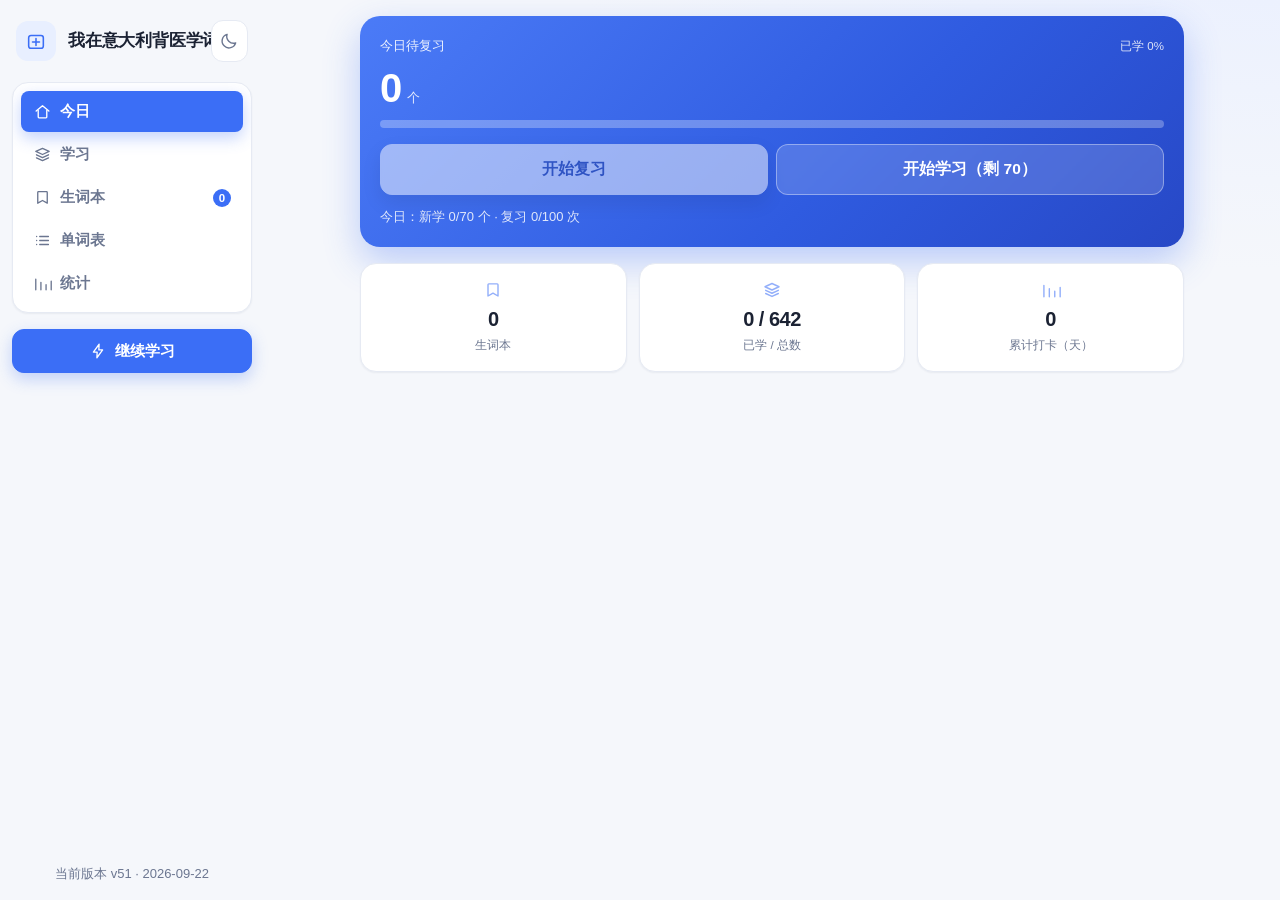
==== index.html @ 123eb530 "更新 index.html" ====
<!DOCTYPE html>
<html lang="zh-CN">
<head>
<meta charset="utf-8">
<meta name="viewport" content="width=device-width, initial-scale=1, viewport-fit=cover">
<title>我在意大利背医学词汇 · 肝病门诊高频词</title>
<meta name="theme-color" content="#f4f6fb" media="(prefers-color-scheme: light)">
<meta name="theme-color" content="#0f1420" media="(prefers-color-scheme: dark)">
<meta name="format-detection" content="telephone=no">
<meta name="mobile-web-app-capable" content="yes">
<meta name="apple-mobile-web-app-capable" content="yes">
<meta name="apple-mobile-web-app-status-bar-style" content="default">
<meta name="app-build" content="v30">
<script>
/* 如果浏览器或 CDN 缓存了旧版页面，自动刷新取最新版（同一次会话最多自动刷新一次，避免循环） */
(function () {
  try {
    if (sessionStorage.getItem('mv.healed')) return;
    var mine = (document.querySelector('meta[name="app-build"]') || {}).content;
    if (!mine) return;
    fetch('app.js?t=' + Date.now(), { cache: 'no-store' })
      .then(function (r) { return r.text(); })
      .then(function (t) {
        var m = t.match(/const BUILD = '([^']+)'/);
        if (m && m[1] !== mine) {
          sessionStorage.setItem('mv.healed', '1');
          location.replace(location.pathname + '?u=' + Date.now());
        }
      })
      .catch(function () {});
  } catch (e) { /* 忽略 */ }
})();
</script>
<meta http-equiv="Cache-Control" content="no-cache, no-store, must-revalidate">
<link rel="manifest" href="manifest.json?v=22">
<link rel="icon" href="favicon.png">
<link rel="apple-touch-icon" href="apple-touch-icon.png">
<meta name="apple-mobile-web-app-title" content="背医学词汇">
<link rel="stylesheet" href="styles.css?v=16">
</head>
<body>

<!-- ============ 图标（统一线性风格） ============ -->
<svg class="sprite" aria-hidden="true" focusable="false">
  <symbol id="i-logo" viewBox="0 0 24 24"><path d="M4 8.5A2.5 2.5 0 0 1 6.5 6h11A2.5 2.5 0 0 1 20 8.5v9A2.5 2.5 0 0 1 17.5 20h-11A2.5 2.5 0 0 1 4 17.5z"/><path d="M12 9.2v7.6M8.2 13h7.6"/></symbol>
  <symbol id="i-home" viewBox="0 0 24 24"><path d="M4 11.4 12 4.6l8 6.8"/><path d="M6.6 10.6V19a1 1 0 0 0 1 1h8.8a1 1 0 0 0 1-1v-8.4"/></symbol>
  <symbol id="i-study" viewBox="0 0 24 24"><path d="M12 4.2 3.6 8.1 12 12l8.4-3.9z"/><path d="M4.4 12.4 12 15.9l7.6-3.5"/><path d="M4.4 16.2 12 19.7l7.6-3.5"/></symbol>
  <symbol id="i-book" viewBox="0 0 24 24"><path d="M7 4.6h10a1 1 0 0 1 1 1v13.6l-6-3.4-6 3.4V5.6a1 1 0 0 1 1-1z"/></symbol>
  <symbol id="i-list" viewBox="0 0 24 24"><path d="M8.5 7h11M8.5 12h11M8.5 17h11"/><path d="M4.6 7h.01M4.6 12h.01M4.6 17h.01"/></symbol>
  <symbol id="i-chart" viewBox="0 0 24 24"><path d="M3.5 20V6.5M10 20V10.5M16.5 20v-6.5M23 20v-11"/></symbol>
  <symbol id="i-sun" viewBox="0 0 24 24"><circle cx="12" cy="12" r="4"/><path d="M12 3v2M12 19v2M3 12h2M19 12h2M5.6 5.6l1.4 1.4M17 17l1.4 1.4M18.4 5.6 17 7M7 17l-1.4 1.4"/></symbol>
  <symbol id="i-moon" viewBox="0 0 24 24"><path d="M20 14.3A8.2 8.2 0 0 1 9.7 4 8.3 8.3 0 1 0 20 14.3z"/></symbol>
  <symbol id="i-sound" viewBox="0 0 24 24"><path d="M4.5 9.6h3L11.8 6v12l-4.3-3.6h-3z"/><path d="M15 9.6a3.6 3.6 0 0 1 0 4.8M17.6 7a7 7 0 0 1 0 10"/></symbol>
  <symbol id="i-star" viewBox="0 0 24 24"><path d="M12 4.5l2.4 4.9 5.4.8-3.9 3.8.9 5.4-4.8-2.6-4.8 2.6.9-5.4L4.2 10.2l5.4-.8z"/></symbol>
  <symbol id="i-back" viewBox="0 0 24 24"><path d="M14.5 6.5 9 12l5.5 5.5"/></symbol>
  <symbol id="i-search" viewBox="0 0 24 24"><circle cx="10.8" cy="10.8" r="5.8"/><path d="M15.2 15.2 20 20"/></symbol>
  <symbol id="i-trash" viewBox="0 0 24 24"><path d="M6 7h12"/><path d="M9.5 7V5.5h5V7"/><path d="M8 7l.7 11h6.6L16 7"/></symbol>
  <symbol id="i-bolt" viewBox="0 0 24 24"><path d="M13.5 3 5.8 13.4h5.1L10.5 21l7.7-10.4h-5.1z"/></symbol>
</svg>

<div class="app">

  <header class="topbar">
    <div class="brand">
      <span class="logo"><svg class="ic"><use href="#i-logo"/></svg></span>
      <div>
        <h1>我在意大利背医学词汇</h1>
        <p class="sub">意大利肝病门诊真实对话 · 按频率排序</p>
      </div>
    </div>
    <button id="themeBtn" class="icon-btn" title="切换深浅色" aria-label="切换深浅色">
      <svg class="ic ic-sun"><use href="#i-sun"/></svg>
      <svg class="ic ic-moon"><use href="#i-moon"/></svg>
    </button>
  </header>

  <div class="rail">
    <nav class="tabs" id="tabs">
      <button class="tab active" data-view="home"><svg class="ic"><use href="#i-home"/></svg><span>今日</span></button>
      <button class="tab" data-view="study"><svg class="ic"><use href="#i-study"/></svg><span>学习</span></button>
      <button class="tab" data-view="wordbook"><svg class="ic"><use href="#i-book"/></svg><span>生词本</span><span class="pill" id="bookPill">0</span></button>
      <button class="tab" data-view="all"><svg class="ic"><use href="#i-list"/></svg><span>单词表</span></button>
      <button class="tab" data-view="stats"><svg class="ic"><use href="#i-chart"/></svg><span>统计</span></button>
    </nav>
    <button class="btn primary rail-go" id="railGo"><svg class="ic"><use href="#i-bolt"/></svg><span>继续学习</span></button>
  </div>

  <main>

    <!-- ============ 今日 ============ -->
    <section class="view active" id="view-home">
      <div class="hero">
        <div class="hero-head">
          <span class="hero-label">今日待复习</span>
          <span class="hero-tag" id="homeTip"></span>
        </div>
        <div class="hero-num"><span id="homeDue">0</span><small>个</small></div>
        <div class="progress hero-progress"><div class="bar" id="homeBar"></div></div>
        <div class="hero-actions">
          <button class="btn primary big" id="btnStartReview">开始复习</button>
          <button class="btn big" id="btnStartLearn">学习新词</button>
        </div>
        <p class="muted small hero-line" id="todayLine"></p>
      </div>

      <div class="tiles">
        <div class="stat-card">
          <svg class="ic"><use href="#i-book"/></svg>
          <span class="stat-num" id="homeBook">0</span>
          <span class="stat-label">生词本</span>
        </div>
        <div class="stat-card">
          <svg class="ic"><use href="#i-study"/></svg>
          <span class="stat-num" id="homeLearned">0</span>
          <span class="stat-label">已学 / 总数</span>
        </div>
        <div class="stat-card">
          <svg class="ic"><use href="#i-chart"/></svg>
          <span class="stat-num" id="homeStreak">0</span>
          <span class="stat-label">累计打卡（天）</span>
        </div>
      </div>
    </section>

    <!-- ============ 学习 / 复习 ============ -->
    <section class="view" id="view-study">
      <div class="study-top">
        <div class="progress"><div class="bar" id="studyBar"></div></div>
        <span class="muted small" id="studyCounter"></span>
      </div>

      <div class="study-card" id="studyCard">
        <div class="card-meta">
          <button class="mini" id="btnPrev" title="回到上一个"><svg class="ic"><use href="#i-back"/></svg>上一个</button>
          <span class="grow"></span>
          <span class="rank" id="cardRank"></span>
          <span class="mode-tag" id="cardMode"></span>
          <button class="mini danger" id="btnDel" title="从这个词库里删除"><svg class="ic"><use href="#i-trash"/></svg></button>
          <button class="mini fav" id="btnFav" title="收藏这个词"><svg class="ic"><use href="#i-star"/></svg><span>收藏</span></button>
        </div>
        <div class="card-body">
          <div class="word-en" id="cardEn">—</div>
          <button class="ipa-btn" id="cardIpa" title="点击朗读">/—/</button>
          <p class="card-ex" id="cardEx"></p>
          <div class="answer hidden" id="cardAnswer">
            <div class="answer-zh" id="cardZh"></div>
            <div class="answer-full muted small" id="cardFull"></div>
          </div>
        </div>
        <button class="speak-fab" id="btnSpeak" title="朗读这个词" aria-label="朗读"><svg class="ic"><use href="#i-sound"/></svg></button>
      </div>

      <div class="btn-row study-actions" id="studyActions">
        <button class="btn ghost" id="btnReveal">显示答案</button>
        <button class="btn danger" id="btnUnknown">不认识</button>
        <button class="btn success" id="btnKnown">认识</button>
      </div>

      <div class="panel empty hidden" id="studyEmpty">
        <h2 id="emptyTitle">暂时没有内容</h2>
        <p class="muted" id="emptyText"></p>
        <div class="btn-row center">
          <button class="btn primary" id="btnEmptyAction">返回今日</button>
          <button class="btn" id="btnPrev2">回到上一张</button>
        </div>
      </div>
    </section>

    <!-- ============ 生词本 ============ -->
    <section class="view" id="view-wordbook">
      <div class="panel">
        <div class="panel-head">
          <h2>我的生词本</h2>
          <span class="muted small" id="bookSummary"></span>
        </div>
        <div class="toolbar">
          <label class="search-wrap">
            <svg class="ic"><use href="#i-search"/></svg>
            <input id="bookSearch" class="search" type="search" placeholder="搜索英文 / 中文 / 音标…">
          </label>
          <div class="filters" id="bookFilters">
            <button class="chip active" data-f="due">待复习</button>
            <button class="chip" data-f="all">全部</button>
            <button class="chip" data-f="mastered">已掌握</button>
            <button class="chip" data-f="fav">收藏</button>
          </div>
        </div>
        <div class="btn-row">
          <button class="btn primary" id="btnExtraReview">立即复习生词（不等时间）</button>
        </div>
        <div class="list" id="bookList"></div>
      </div>
    </section>

    <!-- ============ 单词表 ============ -->
    <section class="view" id="view-all">
      <div class="panel">
        <div class="panel-head"><h2>单词表</h2><span class="muted small" id="allCount">476 条</span></div>
        <div class="toolbar">
          <label class="search-wrap">
            <svg class="ic"><use href="#i-search"/></svg>
            <input id="searchInput" class="search" type="search" placeholder="搜索英文 / 中文 / 音标…">
          </label>
          <div class="filters" id="allFilters">
            <button class="chip active" data-f="all">全部</button>
            <button class="chip" data-f="new">还没学</button>
            <button class="chip" data-f="known">已认识</button>
            <button class="chip" data-f="book">生词本</button>
            <button class="chip" data-f="mastered">已掌握</button>
          </div>
        </div>
        <div class="list" id="allList"></div>
      </div>
    </section>

    <!-- ============ 统计 / 设置 ============ -->
    <section class="view" id="view-stats">
      <div class="panel">
        <div class="panel-head"><h2>学习数据</h2></div>
        <div class="cards small-cards">
          <div class="stat-card"><span class="stat-num" id="stLearned">0</span><span class="stat-label">已学词数</span></div>
          <div class="stat-card"><span class="stat-num" id="stKnown">0</span><span class="stat-label">标为已认识</span></div>
          <div class="stat-card"><span class="stat-num" id="stBook">0</span><span class="stat-label">生词总数</span></div>
          <div class="stat-card"><span class="stat-num" id="stMastered">0</span><span class="stat-label">已掌握</span></div>
          <div class="stat-card"><span class="stat-num" id="stToday">0</span><span class="stat-label">今日复习次数</span></div>
          <div class="stat-card"><span class="stat-num" id="stRate">0%</span><span class="stat-label">复习正确率</span></div>
        </div>
        <div class="chart-wrap"><h3>近 7 天复习量</h3><div class="chart" id="chart7"></div></div>
        <div class="chart-wrap"><h3>生词阶段分布</h3><div class="chart" id="chartStage"></div></div>
      </div>

      <div class="panel">
        <div class="panel-head"><h2>设置</h2></div>
        <div class="group">
          <h3>学习偏好</h3>
          <label class="field">
            <span>答完后何时下一张</span>
            <select id="reviewMode">
              <option value="auto">显示答案 1.5 秒后下一张</option>
              <option value="instant">立刻下一张</option>
              <option value="manual">手动点「下一个」</option>
            </select>
          </label>
          <label class="field">
            <span>一次学习多少个</span>
            <select id="sessionSize">
              <option value="9999">不限</option>
              <option value="10">10 个</option>
              <option value="20">20 个</option>
              <option value="30">30 个</option>
              <option value="50">50 个</option>
            </select>
          </label>
          <label class="field">
            <span>每日新学上限</span>
            <select id="dayLearn">
              <option value="9999">不限</option>
              <option value="10">10 个</option>
              <option value="20">20 个</option>
              <option value="30">30 个</option>
              <option value="50">50 个</option>
              <option value="70">70 个</option>
              <option value="100">100 个</option>
            </select>
          </label>
          <label class="field">
            <span>每日复习上限</span>
            <select id="dayReview">
              <option value="9999">不限</option>
              <option value="50">50 次</option>
              <option value="100">100 次</option>
              <option value="200">200 次</option>
              <option value="300">300 次</option>
            </select>
          </label>
          <label class="field check">
            <span>自动朗读（英式男声）</span>
            <input type="checkbox" id="autoSpeak">
          </label>
        </div>

        <div class="group">
          <h3>进度备份</h3>
          <p class="muted small">手机上点「一键备份」会弹出系统面板 → 在里面选「<b>存储到"文件"</b>」；电脑上直接下载。都不会跳走页面。</p>
          <div class="btn-row">
            <button class="btn primary" id="btnExport">一键备份</button>
            <button class="btn" id="btnImport">一键恢复</button>
          </div>
          <input type="file" id="fileInput" class="hidden" accept=".json,application/json,text/plain">
          <p class="muted small">「一键恢复」直接用 App 自己每天存的备份，不弹窗口；想挑更早的文件备份：<button class="mini" id="btnPickFile">从「文件」里选一份</button></p>
          <p class="muted small" id="backupInfo"></p>
        </div>

        <div class="group danger-zone">
          <h3>维护</h3>
          <div class="btn-row">
            <button class="btn" id="btnCheckUpdate">更新到最新版本</button>
            <span class="muted small" id="updateInfo"></span>
          </div>
          <div class="btn-row">
            <button class="btn" id="btnRestore">找回删掉的词</button>
            <button class="btn danger" id="btnReset">清空所有学习记录</button>
          </div>
        </div>
      </div>
    </section>

  </main>

  <footer class="foot muted small">
    <span id="buildInfo" class="muted small"></span>
  </footer>

</div>

<div class="toast" id="toast"></div>

<script src="app.js?v=52"></script>
</body>
</html>
---- styles.css ----
/* ==========================================================================
   我在意大利背医学词汇 · 样式表
   结构：1 设计令牌  2 基础  3 布局骨架  4 导航（手机底栏 / 平板顶栏 / 桌面侧栏）
        5 通用组件  6 各功能模块  7 动画  8 响应式细节
   ========================================================================== */

/* ---------- 1. 设计令牌 ---------- */
:root {
  /* 颜色（浅色） */
  --bg: #f5f7fb;
  --bg-gradient: radial-gradient(1200px 600px at 100% -10%, #e9efff 0%, rgba(233, 239, 255, 0) 60%);
  --surface: #ffffff;
  --surface-2: #f2f5fb;
  --text: #1b2233;
  --text-2: #46506b;
  --muted: #6b7690;
  --line: #e6eaf3;
  --primary: #3b6ef6;
  --primary-ink: #ffffff;
  --primary-soft: #e8efff;
  --success: #14a06b;
  --success-soft: #e3f7ef;
  --danger: #e5484d;
  --danger-soft: #fdecec;
  --warn: #c98200;
  --warn-soft: #fff4dd;
  /* 间距 */
  --sp-1: 4px;  --sp-2: 8px;  --sp-3: 12px; --sp-4: 16px; --sp-5: 20px; --sp-6: 28px;
  /* 圆角 */
  --r-xs: 8px; --r-sm: 12px; --r-md: 16px; --r-lg: 20px; --r-full: 999px;
  /* 字号 */
  --fs-xs: 11.5px; --fs-sm: 13px; --fs-md: 14.5px; --fs-lg: 17px; --fs-xl: 20px; --fs-2xl: 30px;
  /* 阴影 */
  --shadow-sm: 0 1px 2px rgba(24, 39, 75, .06);
  --shadow: 0 6px 20px rgba(28, 45, 90, .07);
  --shadow-lg: 0 14px 40px rgba(28, 45, 90, .12);
  --ring: 0 0 0 3px color-mix(in srgb, var(--primary) 22%, transparent);
  --ease: cubic-bezier(.2, .7, .3, 1);
  --rail-w: 264px;
  --tabbar-h: 62px;
}

html[data-theme="dark"] {
  --bg: #0f1420;
  --bg-gradient: radial-gradient(1200px 600px at 100% -10%, #16203a 0%, rgba(22, 32, 58, 0) 60%);
  --surface: #171d2b;
  --surface-2: #1f2739;
  --text: #e8ecf6;
  --text-2: #b9c2d8;
  --muted: #96a0b8;
  --line: #262e42;
  --primary: #6d93ff;
  --primary-ink: #0f1420;
  --primary-soft: #1d2740;
  --success: #3ecf95;
  --success-soft: #14291f;
  --danger: #ff6b70;
  --danger-soft: #2c1a1c;
  --warn: #e8b45c;
  --warn-soft: #33280f;
  --shadow-sm: 0 1px 2px rgba(0, 0, 0, .3);
  --shadow: 0 8px 24px rgba(0, 0, 0, .35);
  --shadow-lg: 0 16px 44px rgba(0, 0, 0, .45);
}

/* ---------- 2. 基础 ---------- */
* { box-sizing: border-box; }
html {
  -webkit-text-size-adjust: 100%; text-size-adjust: 100%;
  -webkit-tap-highlight-color: transparent;   /* 手机上点按钮不再闪灰色方块 */
}

body {
  margin: 0;
  background: var(--bg);
  background-image: var(--bg-gradient);
  background-attachment: fixed;
  color: var(--text);
  font: 15px/1.55 -apple-system, "Segoe UI", "PingFang SC", "Microsoft YaHei", Roboto, Helvetica, Arial, sans-serif;
  -webkit-font-smoothing: antialiased;
  overscroll-behavior-y: contain;
}

h1, h2, h3 { margin: 0; font-weight: 650; letter-spacing: -.2px; }
h1 { font-size: var(--fs-lg); }
h2 { font-size: var(--fs-lg); }
h3 { font-size: var(--fs-sm); color: var(--muted); font-weight: 600; }
p { margin: var(--sp-1) 0 0; }

.muted { color: var(--muted); }
.small { font-size: var(--fs-sm); }
.hidden { display: none !important; }
.grow { flex: 1 1 auto; }
.center { justify-content: center; }
.sprite { display: none; }

.ic {
  width: 20px; height: 20px; flex: 0 0 auto;
  fill: none; stroke: currentColor; stroke-width: 1.7;
  stroke-linecap: round; stroke-linejoin: round;
}
.ic-num { font-variant-numeric: tabular-nums; }

::selection { background: color-mix(in srgb, var(--primary) 26%, transparent); }

/* ---------- 3. 布局骨架 ---------- */
.app {
  display: grid;
  grid-template-columns: 1fr;
  grid-template-rows: auto auto 1fr auto;
  grid-template-areas: "topbar" "rail" "main" "foot";
  min-height: 100vh;
  min-height: 100dvh;
}
.app > .topbar { grid-area: topbar; }
.app > .rail { grid-area: rail; }
.app > main { grid-area: main; }
.app > .foot { grid-area: foot; }

main {
  display: flex; flex-direction: column;      /* 让各页面能撑满可用高度 */
  padding: var(--sp-4) var(--sp-4) 0; min-height: 0;
}

.view { display: none; }
.view.active {
  display: flex; flex-direction: column; gap: var(--sp-4);
  min-height: 0; flex: 1 1 auto;
  animation: view-in .22s var(--ease);
}

.foot { margin: var(--sp-2) 0 0; padding: 0 var(--sp-4) var(--sp-3); text-align: center; }

/* ---------- 4. 导航 ---------- */
.topbar {
  display: flex; align-items: center; justify-content: space-between; gap: var(--sp-3);
  padding: calc(var(--sp-4) + env(safe-area-inset-top)) var(--sp-4) var(--sp-3);
}
.brand { display: flex; align-items: center; gap: var(--sp-3); min-width: 0; }
.logo {
  width: 40px; height: 40px; border-radius: var(--r-sm); flex: 0 0 auto;
  display: grid; place-items: center; color: var(--primary);
  background: var(--primary-soft);
}
.logo .ic { width: 22px; height: 22px; }
.sub { margin: 2px 0 0; font-size: var(--fs-xs); color: var(--muted); }
.brand h1 { white-space: nowrap; overflow: hidden; text-overflow: ellipsis; }

.icon-btn {
  display: grid; place-items: center; position: relative;
  width: 42px; height: 42px; border-radius: var(--r-sm); cursor: pointer;
  border: 1px solid var(--line); background: var(--surface); color: var(--muted);
  transition: color .18s var(--ease), background .18s var(--ease), box-shadow .18s var(--ease);
}
.icon-btn:hover { color: var(--primary); box-shadow: var(--shadow-sm); }
.icon-btn .ic { position: absolute; transition: opacity .2s var(--ease), transform .3s var(--ease); }
.icon-btn .ic-sun { opacity: 0; transform: rotate(-40deg) scale(.8); }
.icon-btn .ic-moon { opacity: 1; transform: none; }
html[data-theme="dark"] .icon-btn .ic-sun { opacity: 1; transform: none; }
html[data-theme="dark"] .icon-btn .ic-moon { opacity: 0; transform: rotate(40deg) scale(.8); }

.rail { display: flex; flex-direction: column; gap: var(--sp-3); padding: 0 var(--sp-4) var(--sp-2); }

.tabs {
  display: flex; gap: var(--sp-1); align-items: stretch;
  overflow-x: auto; scrollbar-width: none;
  background: var(--surface); border: 1px solid var(--line); border-radius: var(--r-full);
  padding: var(--sp-1); box-shadow: var(--shadow-sm);
}
.tabs::-webkit-scrollbar { display: none; }
.tab {
  display: inline-flex; align-items: center; justify-content: center; gap: var(--sp-2);
  flex: 1 1 auto; white-space: nowrap; cursor: pointer;
  border: 0; background: transparent; color: var(--muted);
  padding: 9px var(--sp-3); border-radius: var(--r-full);
  font-size: var(--fs-md); font-weight: 600;
  transition: background .18s var(--ease), color .18s var(--ease), transform .12s var(--ease);
}
.tab .ic { width: 18px; height: 18px; }
.tab.active { background: var(--primary-soft); color: var(--primary); }
.tab:active { transform: scale(.97); }
.pill {
  display: inline-block; min-width: 18px; padding: 0 5px; margin-left: 2px;
  border-radius: var(--r-full); background: var(--primary); color: var(--primary-ink);
  font-size: var(--fs-xs); line-height: 18px; text-align: center; font-weight: 600;
}
.tab.active .pill { background: var(--primary); color: #fff; }
html[data-theme="dark"] .tab.active .pill { color: var(--primary-ink); }

.rail .rail-go { display: none; }

/* ---------- 5. 通用组件 ---------- */
.panel {
  background: var(--surface); border: 1px solid var(--line); border-radius: var(--r-lg);
  padding: var(--sp-5); box-shadow: var(--shadow);
  display: flex; flex-direction: column; min-height: 0;
}
.panel-head {
  display: flex; align-items: baseline; justify-content: space-between;
  gap: var(--sp-3); flex-wrap: wrap;
}

.group { margin-top: var(--sp-5); padding-top: var(--sp-4); border-top: 1px solid var(--line); }
.group > h3 { margin-bottom: var(--sp-2); }
.group:first-of-type { border-top: 0; padding-top: 0; }
.danger-zone > h3 { color: var(--danger); }

.btn-row { display: flex; gap: var(--sp-2); margin-top: var(--sp-3); flex-wrap: wrap; align-items: center; }
.btn {
  display: inline-flex; align-items: center; justify-content: center; gap: var(--sp-2);
  border: 1px solid var(--line); background: var(--surface); color: var(--text);
  padding: 11px var(--sp-4); border-radius: var(--r-sm); min-height: 44px;
  font-size: var(--fs-md); font-weight: 600; cursor: pointer;
  transition: transform .1s var(--ease), box-shadow .18s var(--ease), background .18s var(--ease), border-color .18s var(--ease);
}
.btn .ic { width: 18px; height: 18px; }
.btn:hover { box-shadow: var(--shadow-sm); border-color: color-mix(in srgb, var(--primary) 35%, var(--line)); }
.btn:active { transform: scale(.985); }
.btn.primary { background: var(--primary); border-color: var(--primary); color: #fff; box-shadow: 0 6px 16px color-mix(in srgb, var(--primary) 28%, transparent); }
html[data-theme="dark"] .btn.primary { color: var(--primary-ink); }
.btn.success { background: var(--success); border-color: var(--success); color: #fff; }
.btn.danger { background: var(--danger-soft); border-color: transparent; color: var(--danger); }
.btn.ghost { background: var(--surface-2); border-color: transparent; color: var(--text-2); }
.btn.big { flex: 1 1 150px; padding: 14px var(--sp-4); font-size: 15.5px; }
.btn[disabled] { opacity: .45; cursor: not-allowed; box-shadow: none; }
a.btn { text-decoration: none; }   /* 「去生成令牌」用的是链接，去掉下划线 */

kbd {
  font: 11px/1.4 ui-monospace, monospace; padding: 1px 5px; margin-left: var(--sp-1);
  border: 1px solid color-mix(in srgb, currentColor 25%, transparent);
  border-bottom-width: 2px; border-radius: 6px; opacity: .8;
}

.mini {
  display: inline-flex; align-items: center; gap: 5px; white-space: nowrap;
  border: 1px solid var(--line); background: var(--surface); color: var(--text-2);
  border-radius: var(--r-xs); padding: 6px 10px; min-height: 34px;
  font-size: var(--fs-sm); font-weight: 600; cursor: pointer;
  transition: background .15s var(--ease), color .15s var(--ease), border-color .15s var(--ease), transform .1s var(--ease);
}
.mini .ic { width: 16px; height: 16px; }
.mini:active { transform: scale(.96); }
/* 只放图标的迷你按钮（列表里的朗读 / 收藏） */
.mini.ico { width: 34px; padding: 0; justify-content: center; }
.mini.ico .ic { width: 17px; height: 17px; }
.mini.ok { color: var(--success); border-color: transparent; background: var(--success-soft); }
.mini.danger { color: var(--danger); border-color: transparent; background: var(--danger-soft); }
.mini.fav.on { color: var(--warn); border-color: transparent; background: var(--warn-soft); }
.mini.fav.on .ic { fill: currentColor; }
.mini[disabled] { opacity: .4; }

.chip {
  display: inline-flex; align-items: center; min-height: 34px;
  border: 1px solid var(--line); background: var(--surface); color: var(--muted);
  padding: 6px 13px; border-radius: var(--r-full); font-size: var(--fs-sm); font-weight: 600; cursor: pointer;
  transition: background .16s var(--ease), color .16s var(--ease), border-color .16s var(--ease);
}
.chip:hover { color: var(--text-2); border-color: color-mix(in srgb, var(--primary) 30%, var(--line)); }
.chip.active { background: var(--primary); border-color: var(--primary); color: #fff; }

.filters { display: flex; gap: var(--sp-2); flex-wrap: wrap; }

.toolbar { display: flex; flex-direction: column; gap: var(--sp-3); margin-top: var(--sp-3); }
.search-wrap { display: block; position: relative; }
.search-wrap .ic {
  position: absolute; left: 12px; top: 50%; transform: translateY(-50%);
  width: 17px; height: 17px; color: var(--muted); pointer-events: none;
}
.search {
  width: 100%; padding: 11px var(--sp-4) 11px 38px; border-radius: var(--r-sm);
  border: 1px solid var(--line); background: var(--surface-2); color: var(--text);
  font-size: var(--fs-md); transition: border-color .18s var(--ease), box-shadow .18s var(--ease);
}
.search:focus { outline: none; border-color: var(--primary); box-shadow: var(--ring); background: var(--surface); }
textarea.search { min-height: 92px; resize: vertical; line-height: 1.45; padding-left: var(--sp-4); font-family: ui-monospace, Consolas, monospace; font-size: var(--fs-sm); word-break: break-all; }

select {
  padding: 10px var(--sp-3); border-radius: var(--r-sm); border: 1px solid var(--line);
  background: var(--surface-2); color: var(--text); font-size: var(--fs-md); cursor: pointer;
  transition: border-color .18s var(--ease), box-shadow .18s var(--ease);
}
select:focus { outline: none; border-color: var(--primary); box-shadow: var(--ring); }

.field { display: flex; align-items: center; justify-content: space-between; gap: var(--sp-3); margin-top: var(--sp-3); }
.field > span { font-size: var(--fs-md); color: var(--text-2); }

input[type="checkbox"] {
  appearance: none; -webkit-appearance: none; position: relative;
  width: 52px; height: 32px; margin: 0; border-radius: var(--r-full); flex: 0 0 auto;
  background: var(--line); cursor: pointer; transition: background .2s var(--ease);
}
input[type="checkbox"]::after {
  content: ''; position: absolute; top: 3px; left: 3px; width: 26px; height: 26px;
  border-radius: 50%; background: #fff; box-shadow: 0 1px 3px rgba(0, 0, 0, .25);
  transition: transform .2s var(--ease);
}
input[type="checkbox"]:checked { background: var(--primary); }
input[type="checkbox"]:checked::after { transform: translateX(20px); }

.progress { flex: 1; height: 8px; border-radius: var(--r-full); background: var(--line); overflow: hidden; }
.bar { height: 100%; width: 0; border-radius: var(--r-full); background: var(--primary); transition: width .3s var(--ease); }

.status-chip {
  display: inline-flex; align-items: center; font-size: var(--fs-xs); font-weight: 600;
  padding: 2px 8px; border-radius: var(--r-full); background: var(--surface-2); color: var(--muted);
}
.status-chip.book { background: var(--danger-soft); color: var(--danger); }
.status-chip.known { background: var(--success-soft); color: var(--success); }
.status-chip.mastered { background: var(--primary-soft); color: var(--primary); }
.status-chip.fav { background: var(--warn-soft); color: var(--warn); }

.steps { margin: var(--sp-3) 0 0; padding-left: 20px; }
.steps li { margin: var(--sp-2) 0; line-height: 1.7; font-size: var(--fs-sm); color: var(--text-2); }
.steps .mini, .steps .btn { margin-left: var(--sp-2); vertical-align: middle; }
.details { margin-top: var(--sp-3); border-top: 1px dashed var(--line); padding-top: var(--sp-3); }
.details summary {
  cursor: pointer; display: flex; align-items: center; min-height: 34px;
  font-size: var(--fs-sm); color: var(--muted); font-weight: 600;
}
.details summary::-webkit-details-marker { display: none; }
.details summary::before { content: '＋'; margin-right: 6px; color: var(--primary); font-weight: 700; }
.details[open] summary::before { content: '－'; }

/* ---------- 6. 功能模块 ---------- */

/* 今日：主入口 + 数据磁贴 */
.hero {
  display: flex; flex-direction: column; gap: var(--sp-3);
  padding: var(--sp-5); border-radius: var(--r-lg); color: #fff;
  background: linear-gradient(135deg, #4b7bf7 0%, #2f5be0 60%, #2748c6 100%);
  box-shadow: 0 14px 36px color-mix(in srgb, var(--primary) 32%, transparent);
}
html[data-theme="dark"] .hero { background: linear-gradient(135deg, #3557b8 0%, #2a4490 60%, #22376f 100%); }
.hero-head { display: flex; align-items: baseline; justify-content: space-between; gap: var(--sp-3); }
.hero-label { font-size: var(--fs-sm); opacity: .9; }
.hero-tag { font-size: var(--fs-xs); opacity: .85; }
.hero-num { display: flex; align-items: baseline; gap: 6px; font-variant-numeric: tabular-nums; }
.hero-num > span { font-size: 40px; font-weight: 750; letter-spacing: -1px; line-height: 1; }
.hero-num small { font-size: var(--fs-sm); opacity: .85; }
.hero-progress { flex: 0 0 auto; background: rgba(255, 255, 255, .28); height: 8px; }
.hero-progress .bar { background: #fff; }
.hero-actions { display: flex; gap: var(--sp-2); flex-wrap: wrap; margin-top: var(--sp-1); }
.hero-actions .btn { white-space: nowrap; }   /* 按钮文字不换行，挤不下就整颗换到下一行 */
.hero .btn { background: rgba(255, 255, 255, .16); border-color: rgba(255, 255, 255, .38); color: #fff; backdrop-filter: blur(2px); }
.hero .btn.primary { background: #fff; border-color: #fff; color: #24409e; box-shadow: 0 8px 20px rgba(0, 0, 0, .16); }
.hero .btn[disabled] { opacity: .5; }
.hero-line { margin: 0; color: rgba(255, 255, 255, .85) !important; }
.hero-line:empty { display: none; }

/* 首页：内容从顶部排（原来垂直居中，手机上方会留一大块空白） */
#view-home > .hero { flex: 0 0 auto; }
#view-home > .tiles { flex: 0 0 auto; }

/* 生词本 / 单词表：面板铺满，避免底部留白 */
#view-wordbook .panel,
#view-all .panel { flex: 1 1 auto; }

/* 统计：面板一起撑开 */
#view-stats .panel { flex: 1 1 auto; }

.tiles { display: grid; grid-template-columns: repeat(3, 1fr); gap: var(--sp-3); }
.tiles .stat-card { position: relative; padding: var(--sp-4) var(--sp-3); }
.tiles .stat-card > .ic { color: var(--primary); opacity: .55; margin-bottom: 2px; }

.cards { display: grid; grid-template-columns: repeat(3, 1fr); gap: var(--sp-3); }
.cards.small-cards { grid-template-columns: repeat(3, 1fr); }
.stat-card {
  display: flex; flex-direction: column; align-items: center; gap: 2px;
  background: var(--surface); border: 1px solid var(--line); border-radius: var(--r-md);
  padding: var(--sp-4) var(--sp-3); text-align: center; box-shadow: var(--shadow-sm);
}
.stat-num { display: block; font-size: var(--fs-xl); font-weight: 700; letter-spacing: -.5px; font-variant-numeric: tabular-nums; }
.stat-label { font-size: var(--fs-xs); color: var(--muted); }

/* 学习 */
.study-top { display: flex; align-items: center; gap: var(--sp-3); }
/* 手机上给右下角的喇叭留出空间，避免压住释义 */
@media (max-width: 719px) {
  .card-body { padding-bottom: 48px; }
}
#view-study { gap: var(--sp-3); }
.study-card {
  position: relative;
  flex: 1 1 auto; min-height: 300px;
  display: flex; flex-direction: column; gap: var(--sp-3);
  background: var(--surface); border: 1px solid var(--line); border-radius: var(--r-lg);
  padding: var(--sp-4); box-shadow: var(--shadow);
}
.study-card.card-anim .card-body { animation: card-in .24s var(--ease); }
.card-meta { display: flex; align-items: center; gap: var(--sp-2); row-gap: var(--sp-2); flex-wrap: wrap; }
.card-meta .mini { font-size: var(--fs-xs); padding: 6px 9px; }
.card-meta .mini[disabled] { opacity: .35; }
.card-meta .fav { margin-left: 0; }
.card-meta .rank, .card-meta .mode-tag {
  font-size: var(--fs-xs); font-weight: 600; padding: 4px 10px; border-radius: var(--r-full);
  background: var(--primary-soft); color: var(--primary); white-space: nowrap;
}
.card-meta .mode-tag { background: var(--success-soft); color: var(--success); }

.card-body {
  flex: 1 1 auto; min-height: 0;
  display: flex; flex-direction: column; align-items: center; justify-content: center; gap: var(--sp-2);
  text-align: center;
}
.word-en { font-size: clamp(27px, 6.4vw, 42px); font-weight: 700; letter-spacing: -.6px; line-height: 1.18; overflow-wrap: anywhere; }
.ipa-btn {
  border: 1px dashed var(--line); background: var(--surface-2); color: var(--primary);
  font: var(--fs-md)/1.4 ui-monospace, monospace; padding: 6px 12px; border-radius: var(--r-xs);
  max-width: 100%; cursor: pointer; transition: border-color .18s var(--ease), background .18s var(--ease);
}
.ipa-btn:hover { border-color: var(--primary); }
.card-ex { margin: var(--sp-3) 0 0; max-width: 34em; font-size: var(--fs-md); line-height: 1.6; color: var(--muted); font-style: italic; overflow-wrap: anywhere; }
.card-ex:empty { display: none; }

/* 卡片右下角的朗读喇叭 */
.speak-fab {
  position: absolute; right: var(--sp-4); bottom: var(--sp-4);
  width: 52px; height: 52px; display: grid; place-items: center;
  border-radius: 50%; cursor: pointer; color: var(--primary);
  border: 1px solid color-mix(in srgb, var(--primary) 28%, var(--line));
  background: color-mix(in srgb, var(--primary) 10%, var(--surface));
  box-shadow: var(--shadow-sm);
  transition: transform .12s var(--ease), background .18s var(--ease), box-shadow .18s var(--ease);
}
.speak-fab .ic { width: 24px; height: 24px; }
.speak-fab:hover { box-shadow: var(--shadow); }
.speak-fab:active { transform: scale(.94); background: color-mix(in srgb, var(--primary) 18%, var(--surface)); }
.speak-fab.playing { background: var(--primary); color: #fff; border-color: transparent; }
.answer { margin-top: var(--sp-4); animation: fade-in .24s var(--ease); }
.answer-zh { font-size: 22px; font-weight: 650; color: var(--success); overflow-wrap: anywhere; }
.answer-zh.unknown { color: var(--danger); }
.answer-zh[data-mark]:not([data-mark=""])::after {
  content: attr(data-mark); display: block; font-size: var(--fs-xs); font-weight: 500;
  color: var(--muted); margin-top: 3px;
}
.answer-full { margin-top: var(--sp-1); }

.study-actions { position: sticky; bottom: calc(var(--sp-3) + env(safe-area-inset-bottom)); flex-wrap: nowrap; }
.study-actions .btn { flex: 1 1 0; min-width: 0; padding: 12px 6px; font-size: var(--fs-md); white-space: nowrap; overflow: hidden; text-overflow: ellipsis; }
.study-actions .btn kbd { margin-left: 3px; }
.panel.empty { text-align: center; align-items: center; flex: 0 0 auto; }

/* 列表：扁平分隔线式（原来每行一个方框，又重又乱，还拉高了行高） */
.list { margin-top: var(--sp-2); display: flex; flex-direction: column; min-height: 0; }
.row {
  display: grid; grid-template-columns: minmax(0, 1fr) auto; gap: var(--sp-3); align-items: center;
  padding: 11px 4px; border-top: 1px solid var(--line);
  background: var(--surface); transition: background .16s var(--ease);
  content-visibility: auto; contain-intrinsic-size: auto 84px;   /* 屏幕外的行不渲染，长列表滑动更顺 */
}
.row:first-child { border-top: 0; }
.row-main { min-width: 0; }
.row .en { font-weight: 650; overflow-wrap: anywhere; }
.row .zh { font-size: var(--fs-sm); color: var(--text-2); }
.row .ipa { font-family: ui-monospace, monospace; font-size: 12.5px; color: var(--muted); }
.row .meta { display: flex; align-items: center; gap: 6px; flex-wrap: wrap; margin-top: 4px; font-size: var(--fs-xs); color: var(--muted); }
.row-actions { display: flex; gap: 6px; align-items: center; flex-wrap: nowrap; justify-content: flex-end; }
.row-tag {
  display: inline-block; padding: 1px 7px; border-radius: var(--r-full);
  background: var(--surface-2); color: var(--muted); font-size: var(--fs-xs); font-weight: 600;
  white-space: nowrap;
}
.row-tag.no { margin-right: 6px; color: var(--text-2); font-variant-numeric: tabular-nums; }
.row:hover { background: var(--surface-2); }
@media (hover: none) { .row:hover { background: var(--surface); } }
.list-empty { padding: var(--sp-5) 0; text-align: center; }
.list .more-btn {
  border: 0; border-top: 1px solid var(--line); border-radius: 0;
  background: var(--surface-2); color: var(--text-2); min-height: 46px; margin-top: 2px;
}
.list .more-btn:hover { background: var(--primary-soft); color: var(--primary); }

/* 图表 */
.chart-wrap { margin-top: var(--sp-5); }
.chart { display: flex; align-items: flex-end; gap: var(--sp-2); height: 116px; margin-top: var(--sp-2); }
.chart .col { flex: 1; display: flex; flex-direction: column; align-items: center; gap: 6px; }
.chart .col .v { font-size: var(--fs-xs); color: var(--muted); }
.chart .col .b { width: 100%; border-radius: var(--r-xs) var(--r-xs) 3px 3px; background: var(--primary); min-height: 3px; opacity: .9; }
.chart .col .t { font-size: 11px; color: var(--muted); }

/* 提示 */
.toast {
  position: fixed; left: 50%; bottom: calc(var(--sp-5) + env(safe-area-inset-bottom));
  transform: translate(-50%, 16px); z-index: 60;
  background: #1b2233; color: #fff; padding: 10px 18px; border-radius: var(--r-sm);
  font-size: var(--fs-sm); max-width: 90vw; text-align: center;
  opacity: 0; pointer-events: none; box-shadow: var(--shadow-lg);
  transition: opacity .2s var(--ease), transform .2s var(--ease);
}
html[data-theme="dark"] .toast { background: #2b3550; }
.toast.show { opacity: 1; transform: translate(-50%, 0); }

/* ---------- 7. 动画 ---------- */
@keyframes view-in { from { opacity: 0; transform: translateY(6px); } to { opacity: 1; transform: none; } }
@keyframes card-in { from { opacity: 0; transform: translateY(8px) scale(.99); } to { opacity: 1; transform: none; } }
@keyframes fade-in { from { opacity: 0; } to { opacity: 1; } }
@media (prefers-reduced-motion: reduce) {
  *, *::before, *::after { animation-duration: .001ms !important; transition-duration: .001ms !important; }
}

/* ---------- 8. 响应式 ---------- */

/* 手机：底部标签栏，拇指可达 */
@media (max-width: 719px) {
  .app { padding-bottom: calc(var(--tabbar-h) + env(safe-area-inset-bottom)); }
  .rail {
    position: fixed; left: 0; right: 0; bottom: 0; z-index: 40;
    padding: var(--sp-1) var(--sp-2) calc(var(--sp-1) + env(safe-area-inset-bottom));
    background: color-mix(in srgb, var(--surface) 88%, transparent);
    backdrop-filter: blur(14px);
    border-top: 1px solid var(--line);
    box-shadow: 0 -6px 24px rgba(28, 45, 90, .08);
  }
  .tabs {
    background: transparent; border: 0; box-shadow: none; padding: 0;
    gap: 0; border-radius: 0;
  }
  .tab {
    flex: 1 1 0; flex-direction: column; gap: 3px; padding: 6px 2px;
    border-radius: var(--r-sm); font-size: 11px; font-weight: 600;
  }
  .tab .ic { width: 22px; height: 22px; }
  .tab.active { background: transparent; color: var(--primary); }
  .tab.active .ic { transform: translateY(-1px); }
  .tab.active::after {
    content: ''; width: 16px; height: 3px; border-radius: 2px; background: var(--primary);
    position: absolute; transform: translateY(26px);
  }
  .tab { position: relative; }
  .pill { position: absolute; top: 2px; right: 18%; margin: 0; }
  .topbar { padding-bottom: var(--sp-2); }
  .sub { display: none; }
  main { padding: var(--sp-3) var(--sp-3) 0; }
  .view.active { gap: var(--sp-3); }
  .panel, .hero { padding: var(--sp-4); }
  .tiles { gap: var(--sp-2); }
  .study-actions { bottom: calc(var(--tabbar-h) + var(--sp-2) + env(safe-area-inset-bottom)); }
  .toast { bottom: calc(var(--tabbar-h) + var(--sp-4) + env(safe-area-inset-bottom)); }
  .foot { padding-bottom: var(--sp-2); opacity: .72; }
  /* 筛选标签排成一行横滑，不再换行占两行 */
  .filters { flex-wrap: nowrap; overflow-x: auto; scrollbar-width: none; padding-bottom: 2px; }
  .filters::-webkit-scrollbar { display: none; }
  .filters .chip { flex: 0 0 auto; }
}

/* 窄屏：列表行的按钮换到文字下面一行 */
@media (max-width: 560px) {
  .row { grid-template-columns: minmax(0, 1fr); gap: 8px; padding: 10px 2px; align-items: start; }
  .row-actions { justify-content: flex-start; }
  .row-actions .mini { font-size: 12px; min-height: 32px; padding: 5px 9px; }
  .row-actions .mini.ico { width: 32px; padding: 0; }
  #btnFav span { display: none; }
  .card-meta { justify-content: flex-start; }
}


/* 超小屏 */
@media (max-width: 359px) {
  .hero-num > span { font-size: 34px; }
  .tiles, .cards, .cards.small-cards { grid-template-columns: repeat(2, 1fr); }
  .tab { font-size: 10px; }
}

/* 平板：顶部横向导航 + 右侧快捷入口 */
@media (min-width: 720px) and (max-width: 1079px) {
  .topbar { max-width: 900px; margin: 0 auto; width: 100%; }
  main { max-width: 900px; margin: 0 auto; width: 100%; padding-top: var(--sp-2); }
  .foot { max-width: 900px; margin: 0 auto; width: 100%; }
  .rail {
    max-width: 900px; margin: 0 auto; width: 100%;
    flex-direction: row; align-items: center; gap: var(--sp-3);
    position: sticky; top: 0; z-index: 30;
    padding: var(--sp-2) var(--sp-4);
    background: color-mix(in srgb, var(--bg) 84%, transparent);
    backdrop-filter: blur(12px);
  }
  .tabs { flex: 1 1 auto; }
  .rail .rail-go { display: inline-flex; flex: 0 0 auto; }
  .cards.small-cards { grid-template-columns: repeat(6, 1fr); }
  .tiles { grid-template-columns: repeat(3, 1fr); }
}

/* 桌面：左侧栏 + 内容区 */
@media (min-width: 1080px) {
  .app {
    grid-template-columns: var(--rail-w) minmax(0, 1fr);
    grid-template-rows: auto 1fr auto;
    grid-template-areas: "topbar main" "rail main" "foot main";
  }
  .topbar { padding: var(--sp-5) var(--sp-4) var(--sp-3); }
  .sub { display: none; }
  .rail {
    position: sticky; top: 0; align-self: start;
    max-height: 100dvh; padding: var(--sp-2) var(--sp-3) var(--sp-4);
    gap: var(--sp-4);
  }
  .tabs { flex-direction: column; border-radius: var(--r-md); padding: var(--sp-2); gap: 2px; }
  .tab { justify-content: flex-start; padding: 11px var(--sp-3); border-radius: var(--r-xs); font-size: var(--fs-md); flex: 0 0 auto; }
  .tab .ic { width: 19px; height: 19px; }
  .tab.active { background: var(--primary); color: #fff; box-shadow: 0 6px 16px color-mix(in srgb, var(--primary) 30%, transparent); }
  html[data-theme="dark"] .tab.active { color: var(--primary-ink); }
  .tab.active .pill { background: rgba(255, 255, 255, .25); color: #fff; }
  .pill { margin-left: auto; }
  .rail .rail-go { display: inline-flex; width: 100%; }
  main { max-width: 880px; margin: 0 auto; width: 100%; padding: var(--sp-4) var(--sp-6) 0; }
  .foot { max-width: 880px; margin: 0 auto; width: 100%; padding: 0 var(--sp-6) var(--sp-4); }
  .cards { grid-template-columns: repeat(4, 1fr); }
  .cards.small-cards { grid-template-columns: repeat(6, 1fr); }
  .panel { padding: var(--sp-6); }
}

/* 触屏/输入细节 */
@media (hover: none) {
  .btn:hover, .mini:hover, .chip:hover, .icon-btn:hover { box-shadow: none; border-color: var(--line); }
}
@media (max-width: 719px) {
  input, select, textarea, .search { font-size: 16px; }
}
@media (orientation: landscape) and (max-height: 500px) {
  .study-card { min-height: 180px; }
}
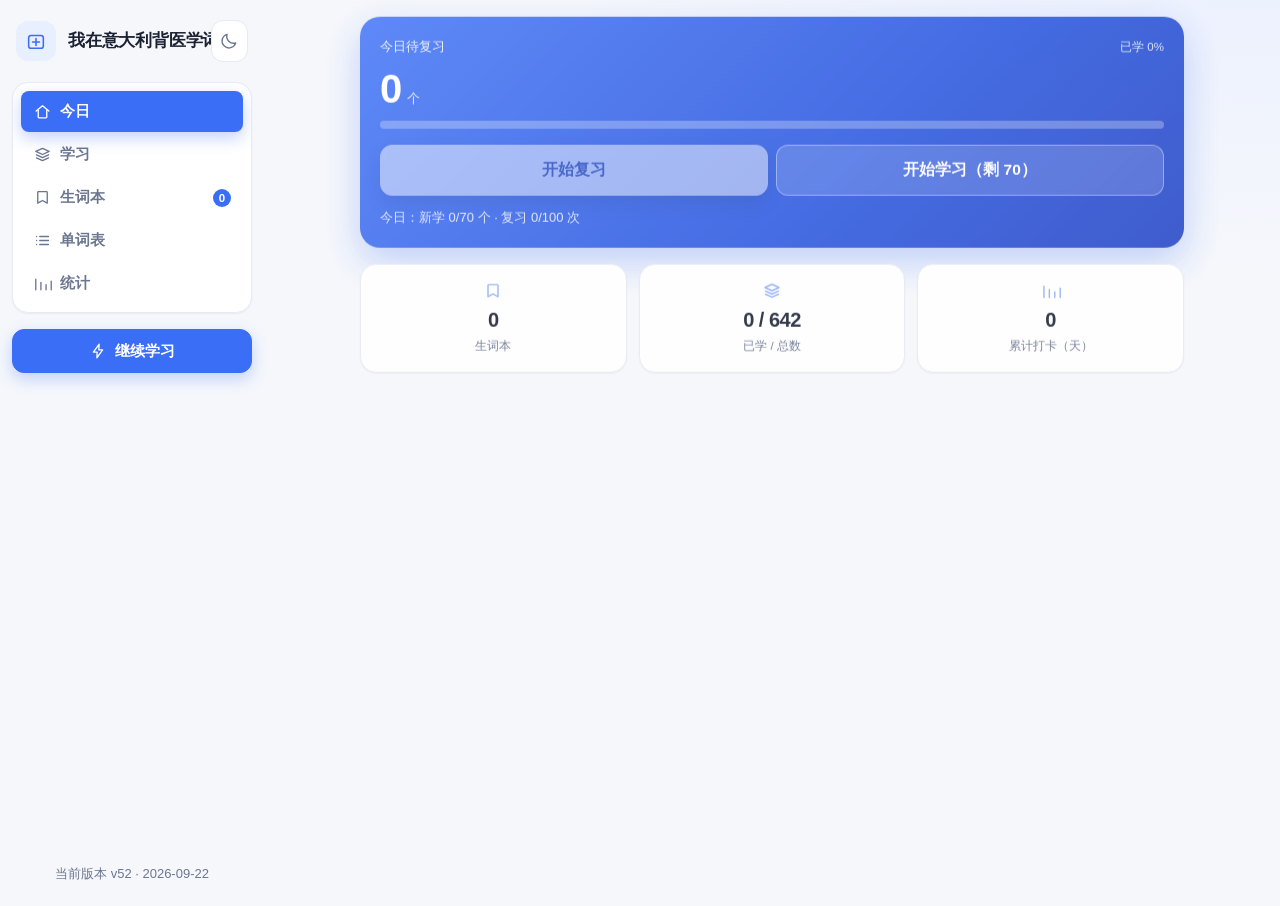
==== commit afe1f2e5: "更新 index.html" ====
--- a/index.html
+++ b/index.html
@@ -315,6 +315,6 @@
 
 <div class="toast" id="toast"></div>
 
-<script src="app.js?v=52"></script>
+<script src="app.js?v=53"></script>
 </body>
 </html>
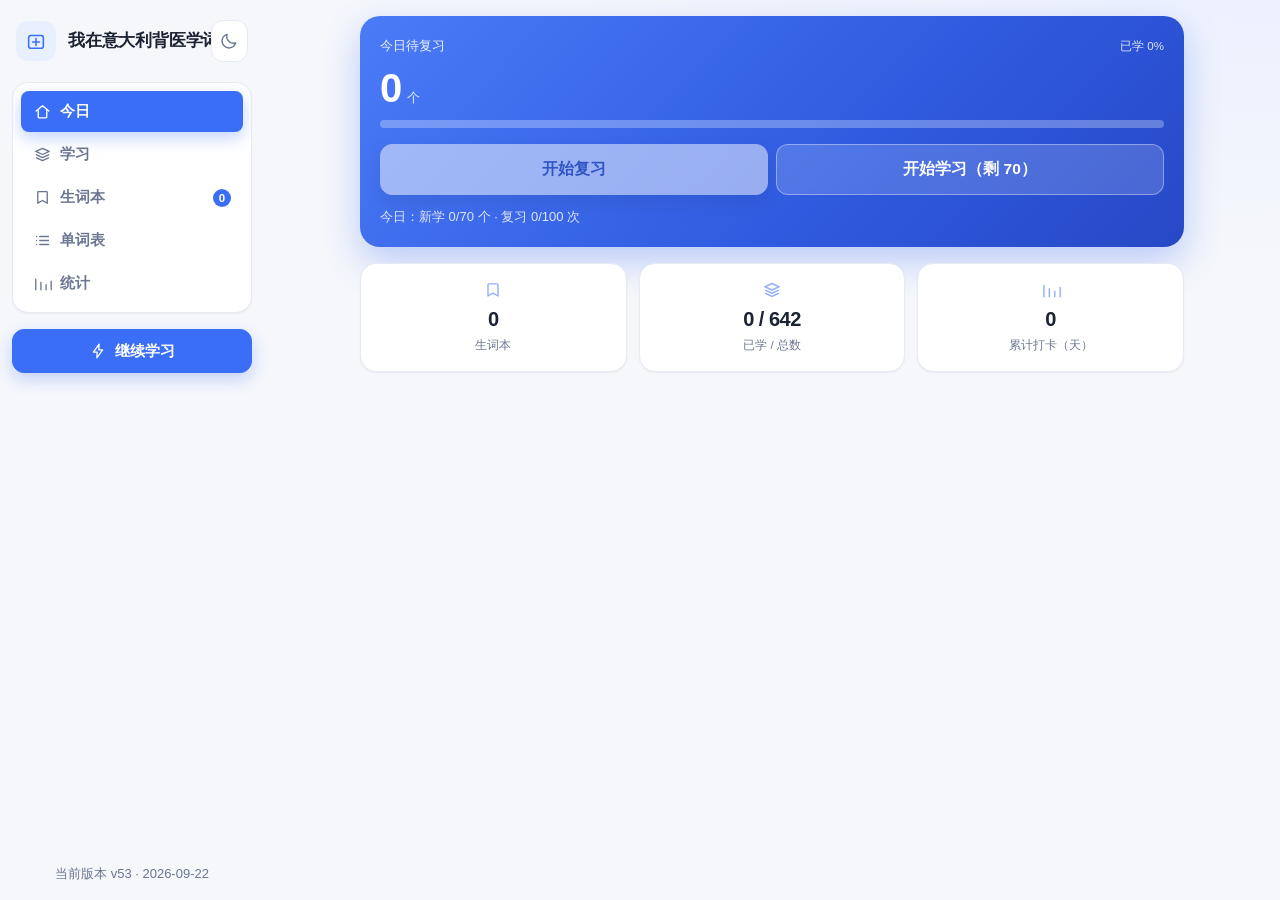
==== commit a04563c6: "更新 index.html" ====
--- a/index.html
+++ b/index.html
@@ -315,6 +315,6 @@
 
 <div class="toast" id="toast"></div>
 
-<script src="app.js?v=53"></script>
+<script src="app.js?v=54"></script>
 </body>
 </html>
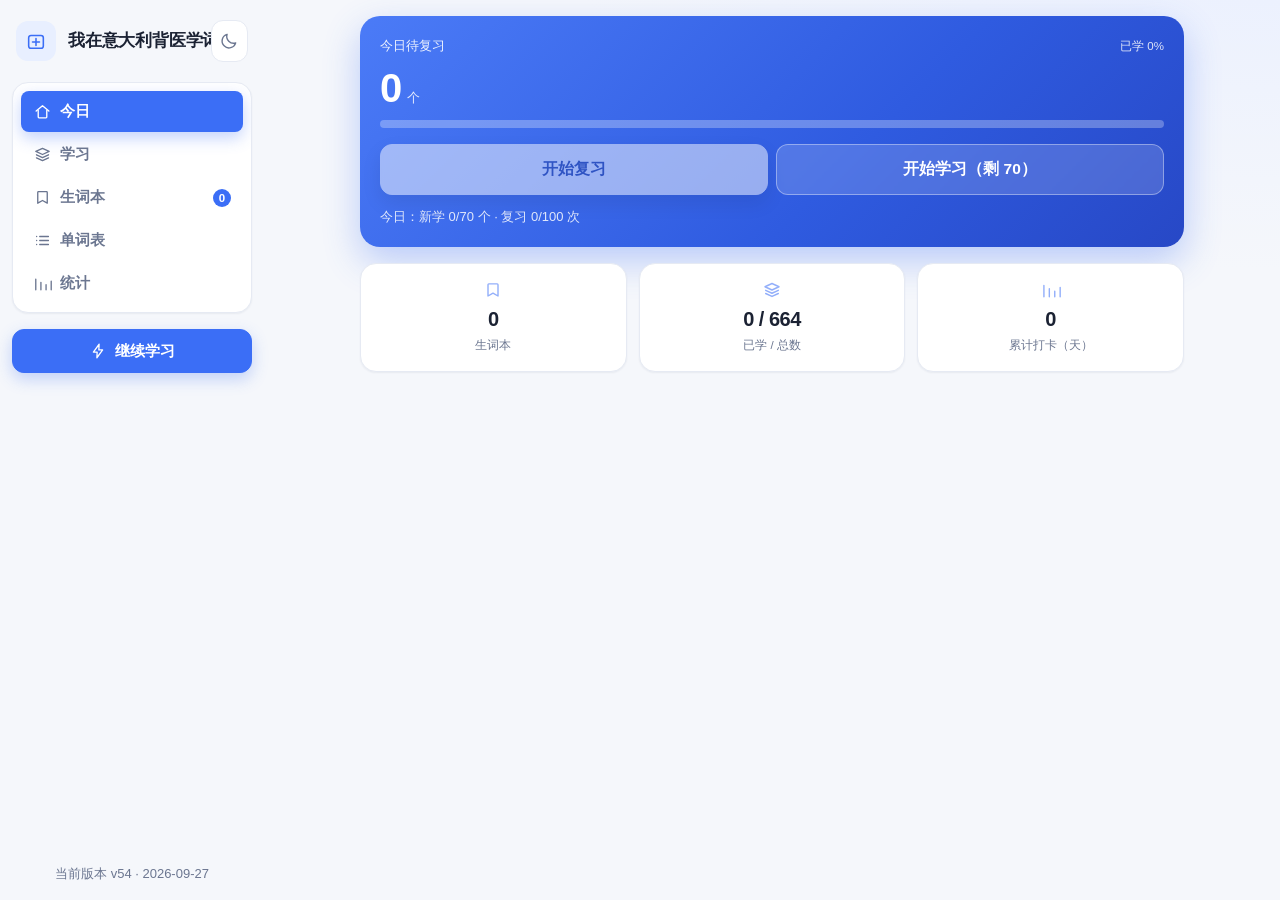
==== commit d2814356: "更新 index.html" ====
--- a/index.html
+++ b/index.html
@@ -315,6 +315,6 @@
 
 <div class="toast" id="toast"></div>
 
-<script src="app.js?v=54"></script>
+<script src="app.js?v=55"></script>
 </body>
 </html>
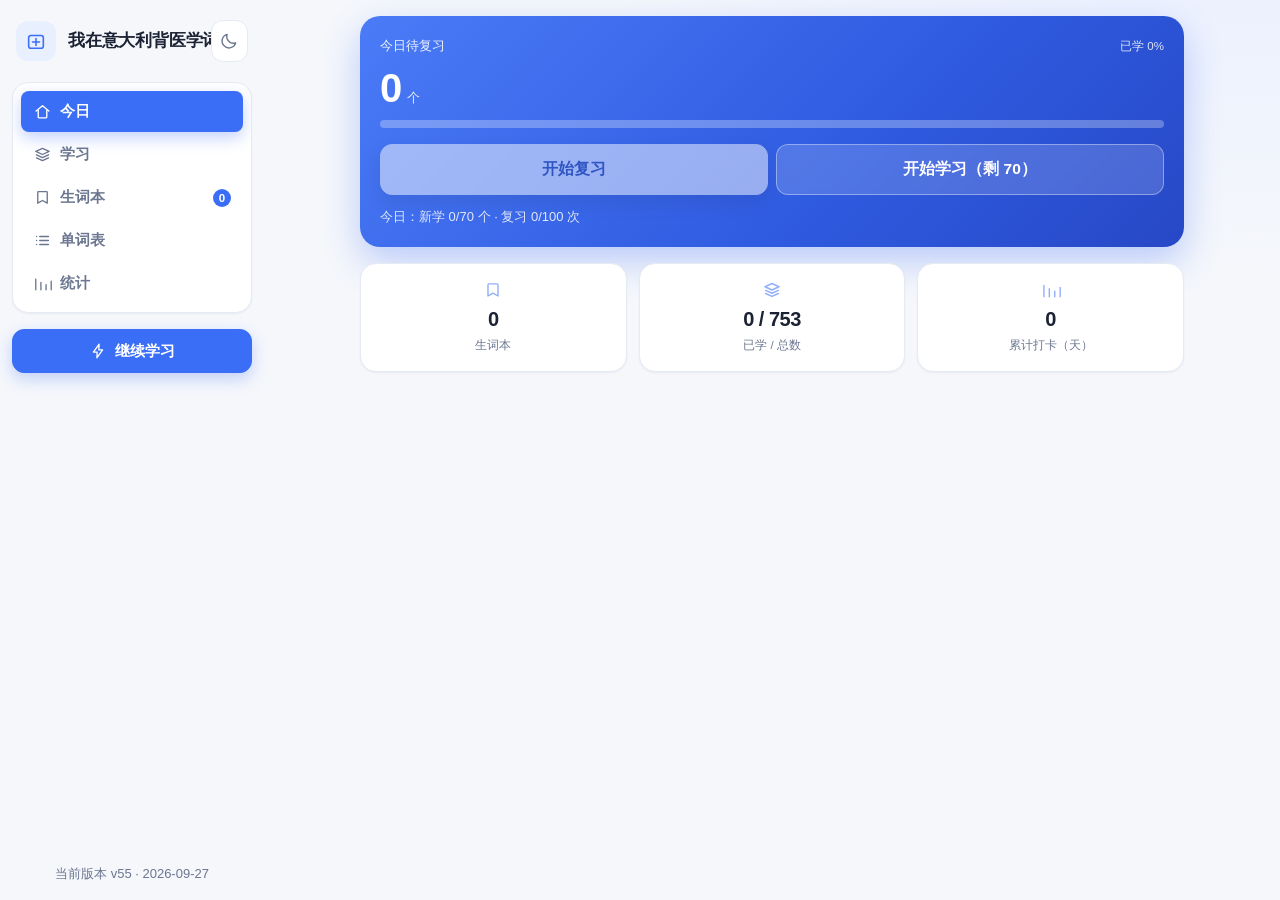
==== commit 9f951aca: "更新 index.html" ====
--- a/index.html
+++ b/index.html
@@ -315,6 +315,6 @@
 
 <div class="toast" id="toast"></div>
 
-<script src="app.js?v=55"></script>
+<script src="app.js?v=56"></script>
 </body>
 </html>
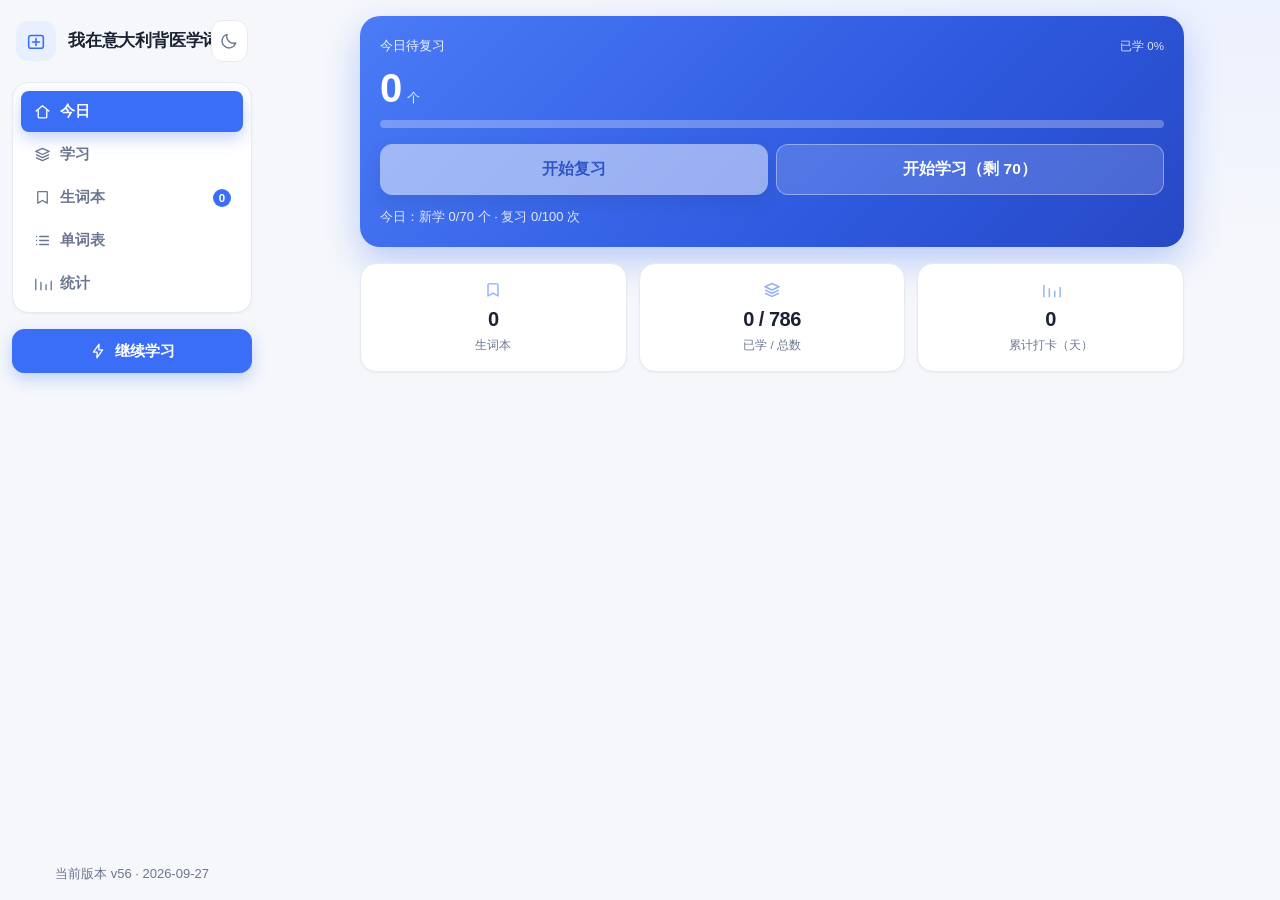
==== commit a1575ec0: "更新 index.html" ====
--- a/index.html
+++ b/index.html
@@ -315,6 +315,6 @@
 
 <div class="toast" id="toast"></div>
 
-<script src="app.js?v=56"></script>
+<script src="app.js?v=57"></script>
 </body>
 </html>
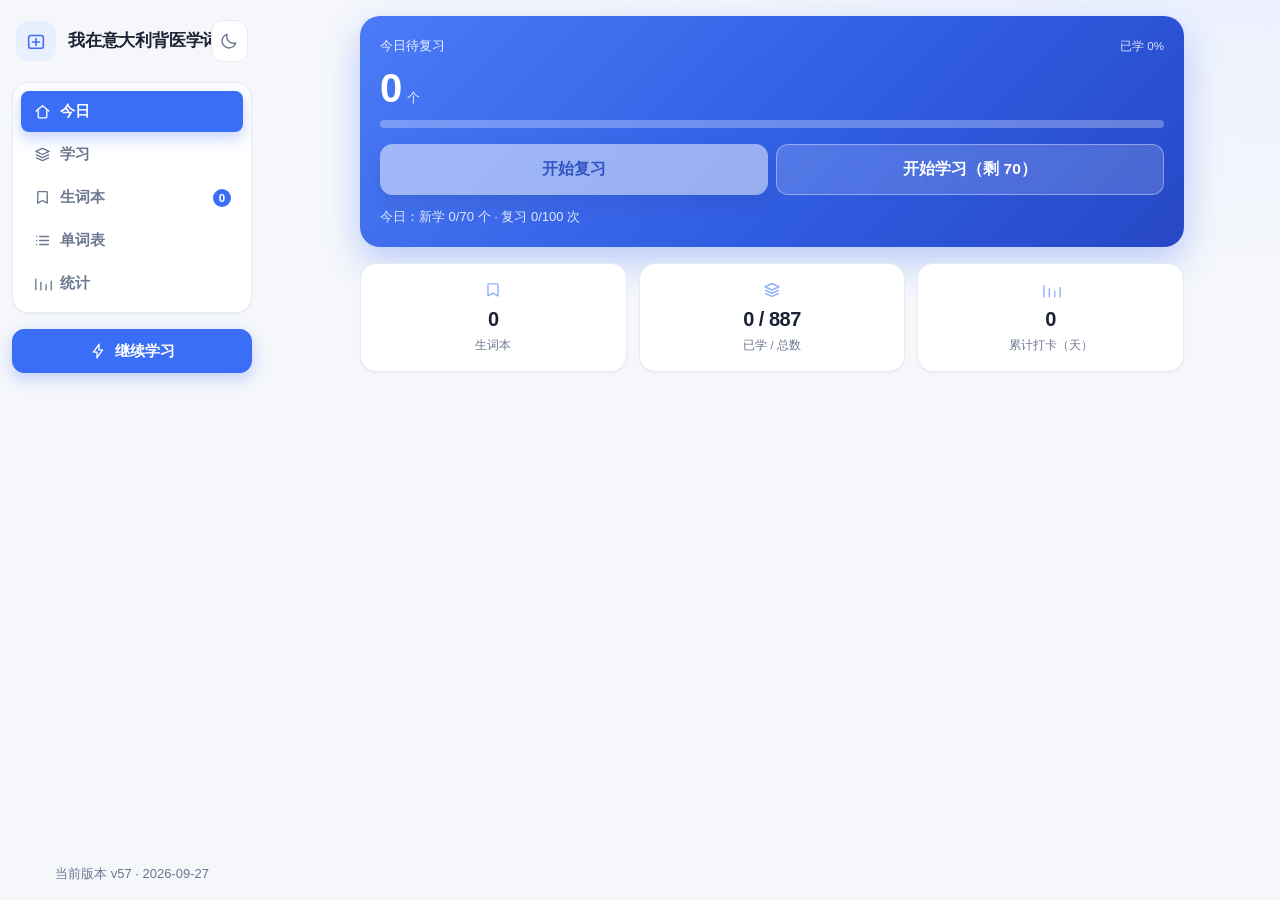
==== commit aca9dbc4: "更新 index.html" ====
--- a/index.html
+++ b/index.html
@@ -315,6 +315,6 @@
 
 <div class="toast" id="toast"></div>
 
-<script src="app.js?v=57"></script>
+<script src="app.js?v=58"></script>
 </body>
 </html>
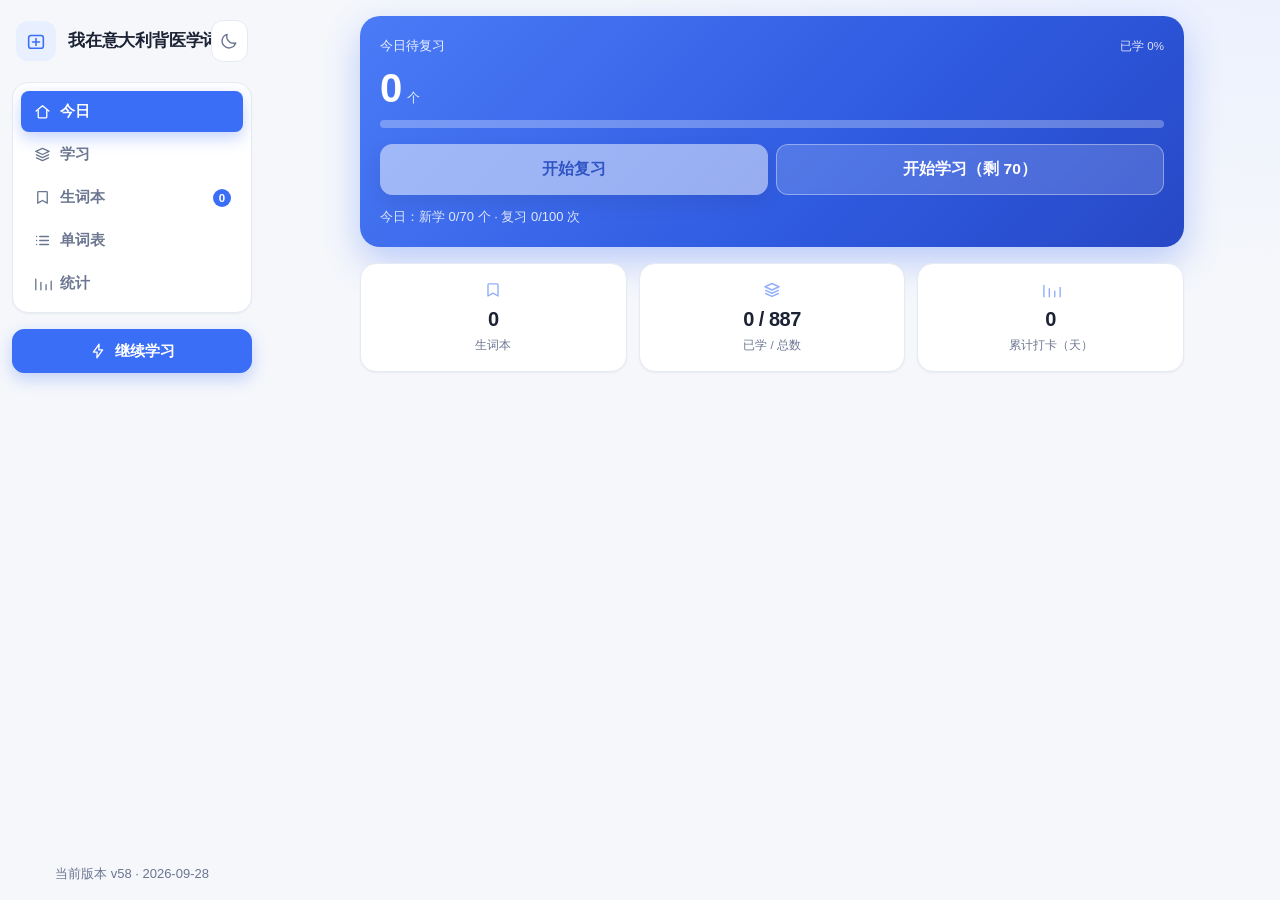
==== commit 41ca1525: "更新 index.html" ====
--- a/index.html
+++ b/index.html
@@ -297,8 +297,15 @@
             <button class="btn" id="btnCheckUpdate">更新到最新版本</button>
             <span class="muted small" id="updateInfo"></span>
           </div>
+          <details class="details" id="goneBox" hidden>
+            <summary>已删除的词（<span id="goneCount">0</span>）</summary>
+            <p class="muted small">点某一行末尾的「恢复」只找回那个词；想全部找回用下面的按钮。</p>
+            <div class="list" id="goneList"></div>
+            <div class="btn-row">
+              <button class="btn" id="btnRestore">全部找回</button>
+            </div>
+          </details>
           <div class="btn-row">
-            <button class="btn" id="btnRestore">找回删掉的词</button>
             <button class="btn danger" id="btnReset">清空所有学习记录</button>
           </div>
         </div>
@@ -315,6 +322,6 @@
 
 <div class="toast" id="toast"></div>
 
-<script src="app.js?v=58"></script>
+<script src="app.js?v=59"></script>
 </body>
 </html>
--- a/styles.css
+++ b/styles.css
@@ -546,7 +546,7 @@
 /* 窄屏：列表行的按钮换到文字下面一行 */
 @media (max-width: 560px) {
   .row { grid-template-columns: minmax(0, 1fr); gap: 8px; padding: 10px 2px; align-items: start; }
-  .row-actions { justify-content: flex-start; }
+  .row-actions { justify-content: flex-start; flex-wrap: wrap; }   /* 按钮变多，允许换行，别撑出屏幕 */
   .row-actions .mini { font-size: 12px; min-height: 32px; padding: 5px 9px; }
   .row-actions .mini.ico { width: 32px; padding: 0; }
   #btnFav span { display: none; }
